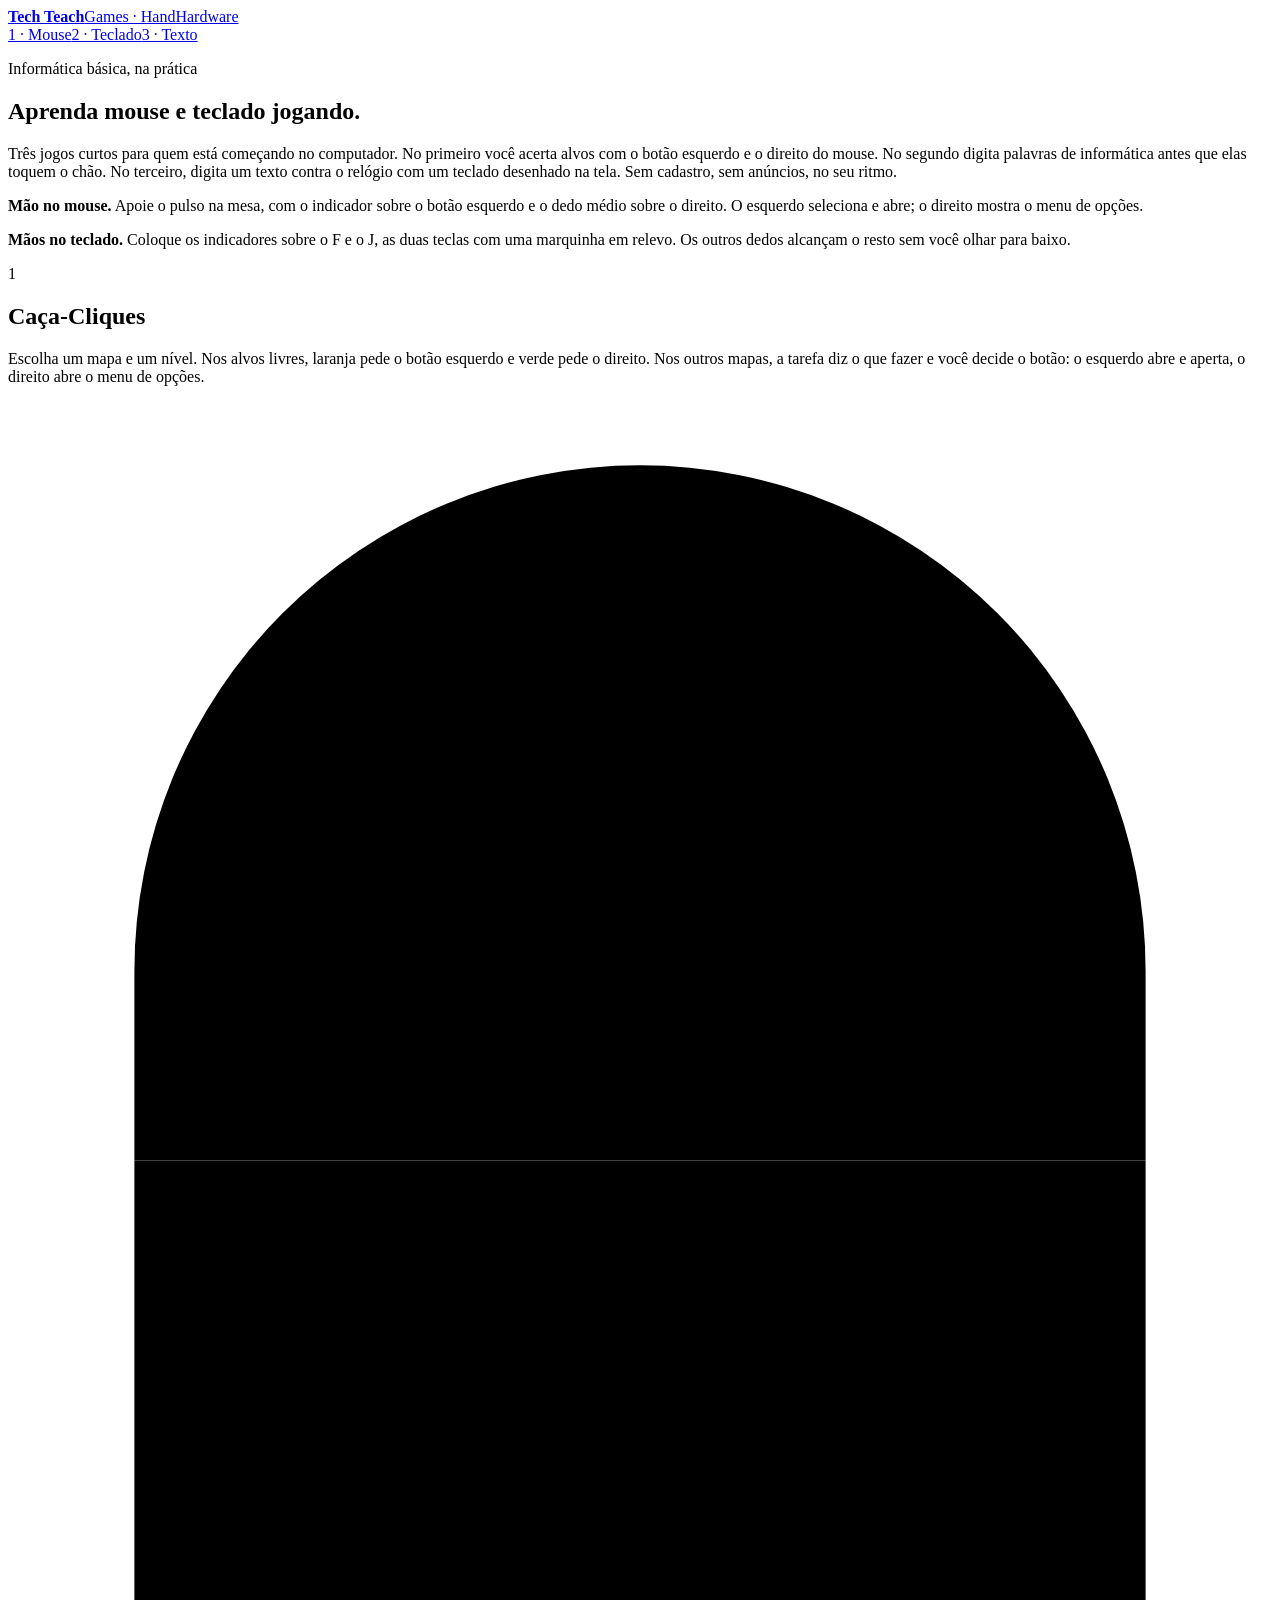
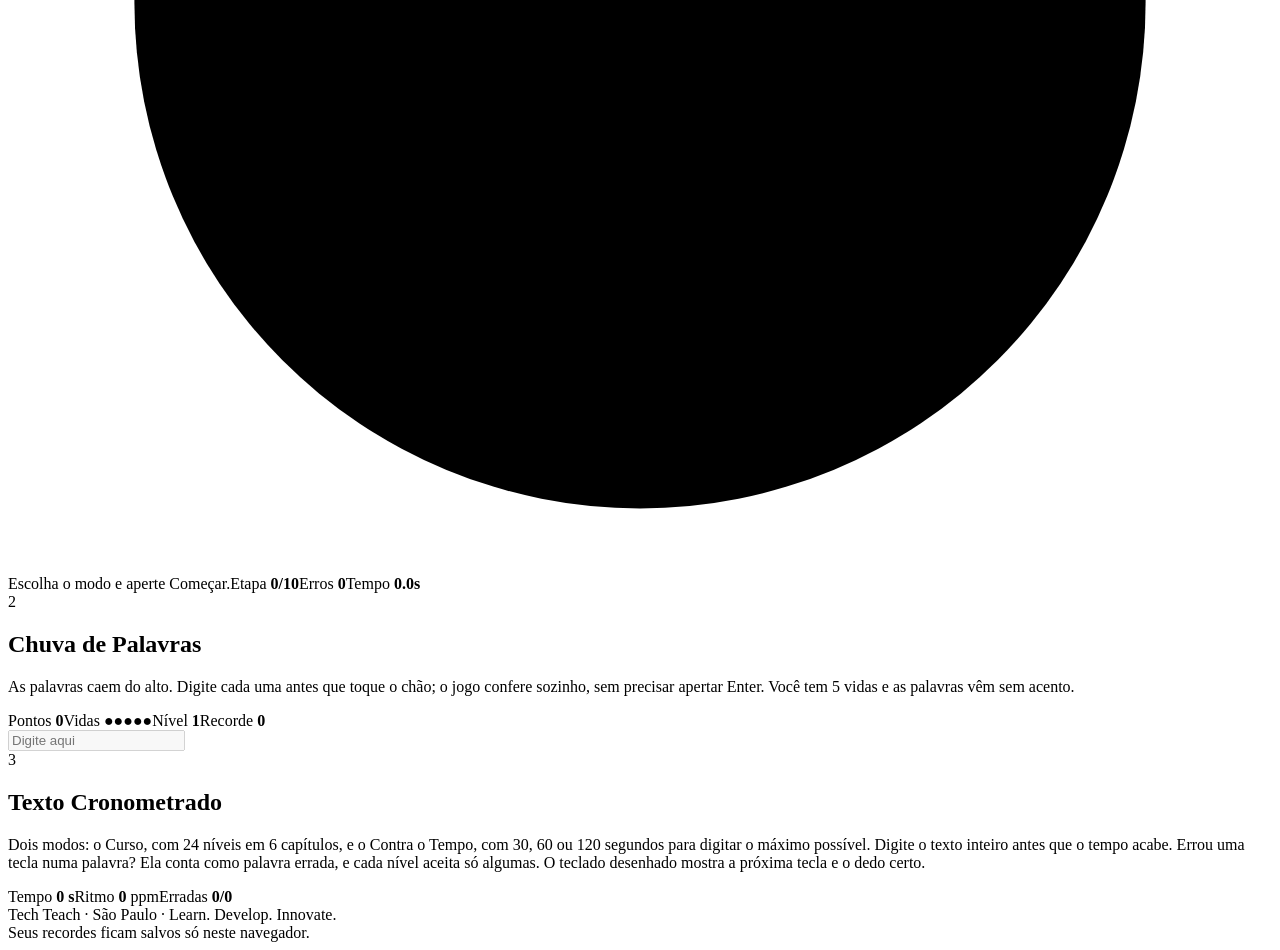
==== Digitação/index.html @ 293bf7af "Create index.html" ====
<!DOCTYPE html>
<html lang="pt-BR">
<head>
<meta charset="utf-8">
<meta name="viewport" content="width=device-width, initial-scale=1, viewport-fit=cover">
<title>Tech Teach - Games - HandHardware</title>
<link rel="stylesheet" href="https://fonts.googleapis.com/css2?family=Bricolage+Grotesque:wght@700;800&family=IBM+Plex+Mono:wght@500;700&display=swap">
<link rel="stylesheet" href="style.css">
</head>
<body>
<div class="w">
<header class="top" id="topo">
<a class="brand" href="#topo"><b>Tech Teach</b><span>Games · HandHardware</span></a>
<nav><a href="#mouse">1 · Mouse</a><a href="#teclado">2 · Teclado</a><a href="#digitar">3 · Texto</a></nav>
</header>
<main>
<section class="hero">
<p class="kick">Informática básica, na prática</p>
<h1>Aprenda mouse e teclado jogando.</h1>
<p>Três jogos curtos para quem está começando no computador. No primeiro você acerta alvos com o botão esquerdo e o direito do mouse. No segundo digita palavras de informática antes que elas toquem o chão. No terceiro, digita um texto contra o relógio com um teclado desenhado na tela. Sem cadastro, sem anúncios, no seu ritmo.</p>
<div class="tips">
<p><b>Mão no mouse.</b> Apoie o pulso na mesa, com o indicador sobre o botão esquerdo e o dedo médio sobre o direito. O esquerdo seleciona e abre; o direito mostra o menu de opções.</p>
<p><b>Mãos no teclado.</b> Coloque os indicadores sobre o F e o J, as duas teclas com uma marquinha em relevo. Os outros dedos alcançam o resto sem você olhar para baixo.</p>
</div>
</section>

<section class="game" id="mouse">
<div class="gh"><span class="num">1</span><div><h2>Caça-Cliques</h2><p>Escolha um mapa e um nível. Nos alvos livres, laranja pede o botão esquerdo e verde pede o direito. Nos outros mapas, a tarefa diz o que fazer e você decide o botão: o esquerdo abre e aperta, o direito abre o menu de opções.</p></div></div>
<div class="modes" id="mp" role="group" aria-label="Mapa"></div><div class="modes" id="lv" role="group" aria-label="Nível"></div>
<div class="bar hud"><svg class="mouse" id="mm" viewBox="0 0 40 56" aria-hidden="true"><path class="lb" d="M20 2A16 16 0 0 0 4 18v6h16z"/><path class="rb" d="M20 2a16 16 0 0 1 16 16v6H20z"/><path d="M4 24h32v14a16 16 0 0 1-32 0z"/></svg><span class="hint" id="mh" aria-live="polite">Escolha o modo e aperte Começar.</span><span>Etapa <b id="mn">0/10</b></span><span>Erros <b id="me">0</b></span><span>Tempo <b id="mt">0.0s</b></span></div>
<div class="stage dots" id="ms"><div class="ov" id="mo"></div></div>
<p class="note" id="touch" hidden>Você está num celular ou tablet: o clique direito só funciona com um mouse de verdade.</p>
</section>

<section class="game" id="teclado">
<div class="gh"><span class="num">2</span><div><h2>Chuva de Palavras</h2><p>As palavras caem do alto. Digite cada uma antes que toque o chão; o jogo confere sozinho, sem precisar apertar Enter. Você tem 5 vidas e as palavras vêm sem acento.</p></div></div>
<div class="bar hud"><span>Pontos <b id="tp">0</b></span><span>Vidas <b id="tl">●●●●●</b></span><span>Nível <b id="tn">1</b></span><span>Recorde <b id="tb">0</b></span></div>
<div class="stage floor" id="ts"><div class="ov" id="to"></div></div>
<input id="ti" type="text" autocomplete="off" autocapitalize="off" autocorrect="off" spellcheck="false" placeholder="Digite aqui" aria-label="Digite a palavra que está caindo" disabled>
</section>
<section class="game" id="digitar">
<div class="gh"><span class="num">3</span><div><h2>Texto Cronometrado</h2><p>Dois modos: o Curso, com 24 níveis em 6 capítulos, e o Contra o Tempo, com 30, 60 ou 120 segundos para digitar o máximo possível. Digite o texto inteiro antes que o tempo acabe. Errou uma tecla numa palavra? Ela conta como palavra errada, e cada nível aceita só algumas. O teclado desenhado mostra a próxima tecla e o dedo certo.</p></div></div>
<div class="modes" id="dl" role="group" aria-label="Nível do texto"></div>
<div class="bar hud"><span>Tempo <b id="dt">0 s</b></span><span>Ritmo <b id="dp">0</b> ppm</span><span>Erradas <b id="de">0/0</b></span><span class="hint" id="dh" aria-live="polite"></span></div>
<div class="tmb"><i id="dtb"></i></div>
<div class="stage txs" id="dst"><div class="txt" id="dtx"></div><div class="ov" id="do"></div></div>
<div class="kbd" id="kbd" aria-hidden="true"></div>
<p class="note" id="dnote" hidden>Este jogo precisa de um teclado de verdade; no celular, só com teclado físico.</p>
</section>
</main>
<footer>Tech Teach · São Paulo · Learn. Develop. Innovate.<br>Seus recordes ficam salvos só neste navegador.</footer>
</div>
<script src="script.js"></script>
</body>
</html>
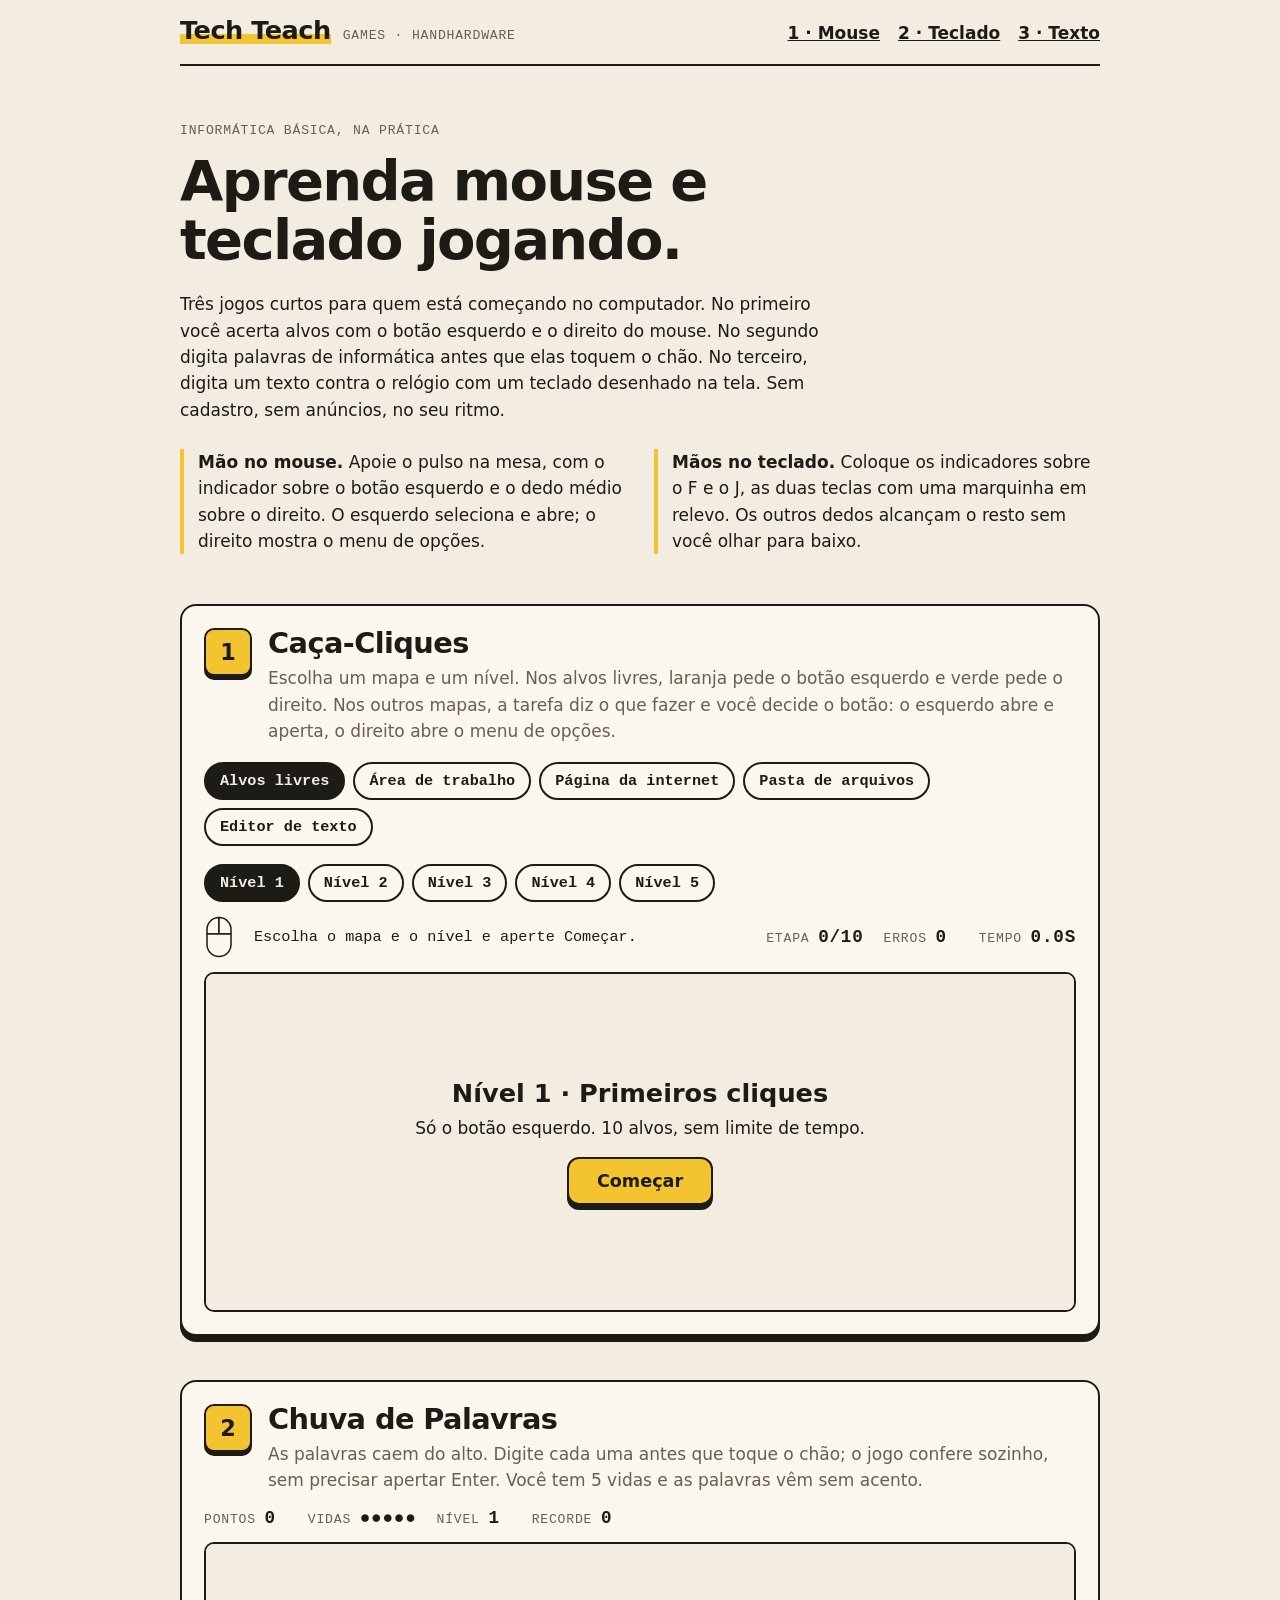
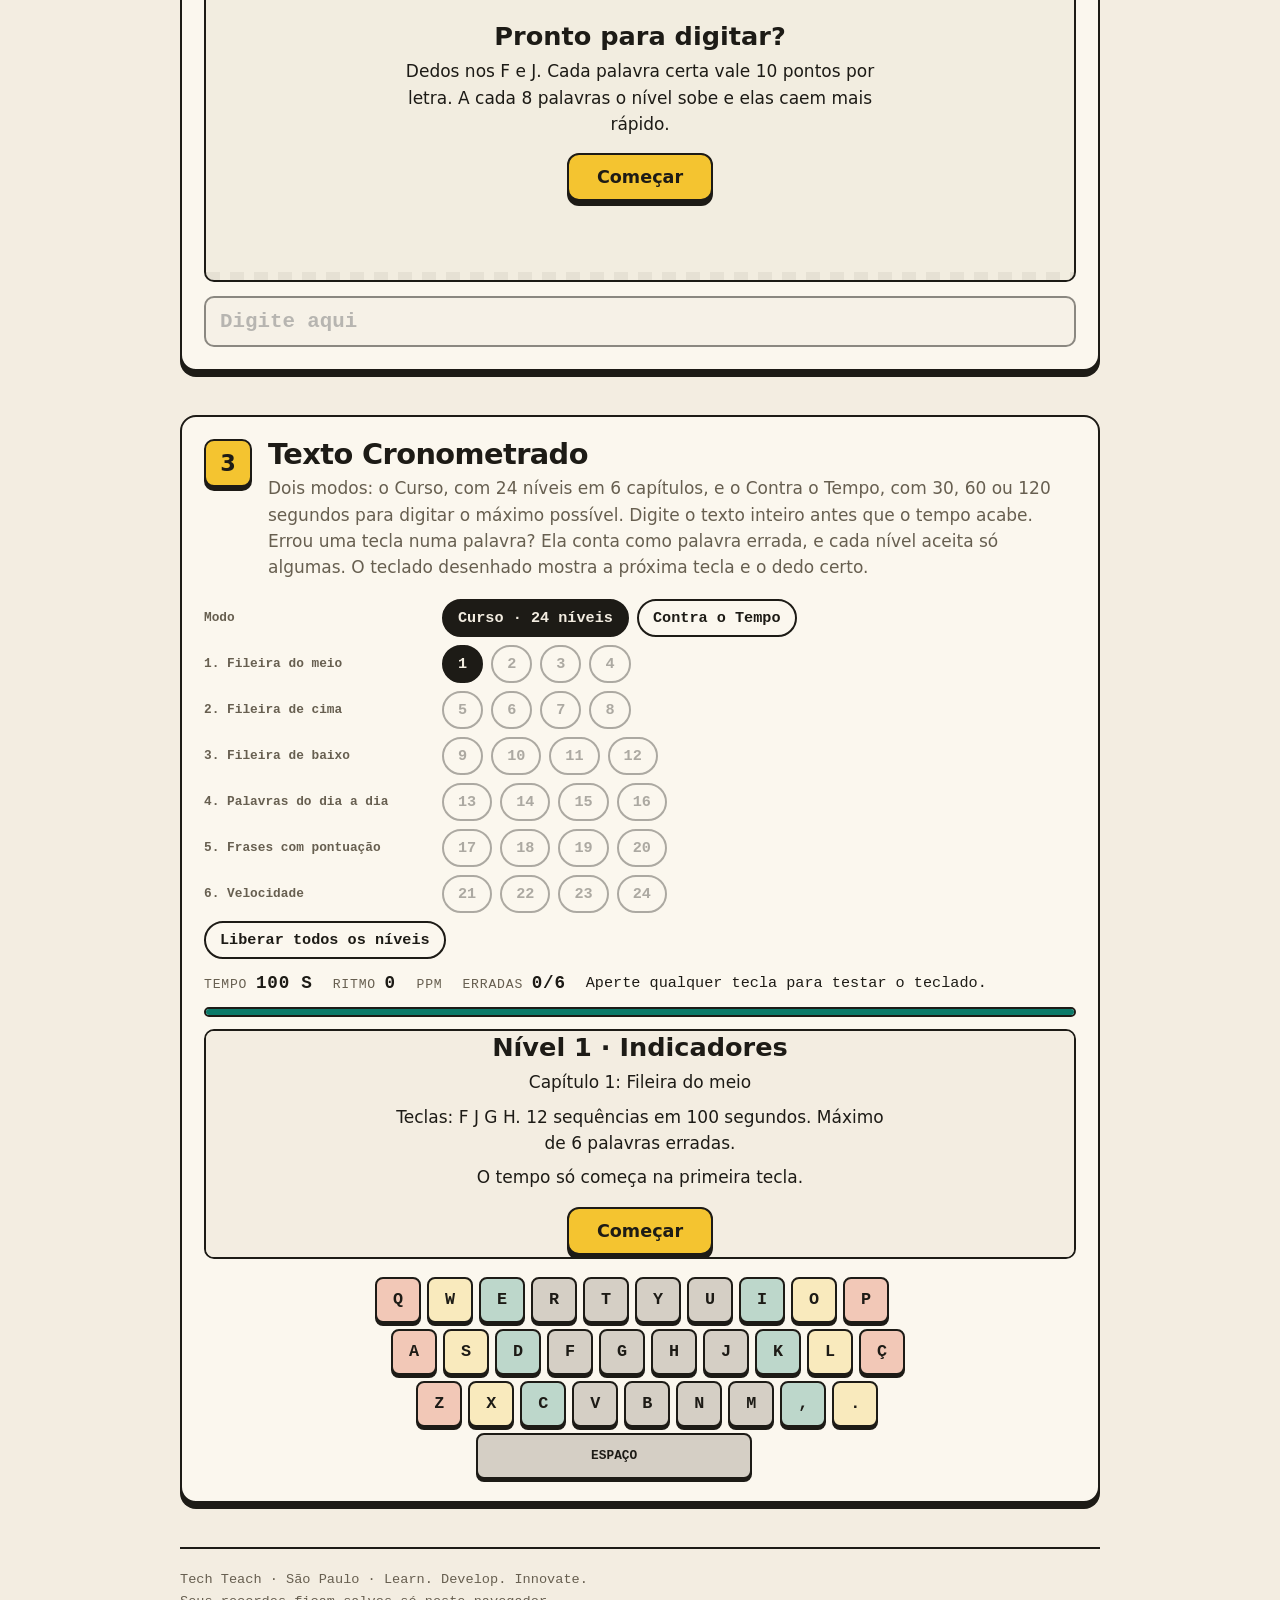
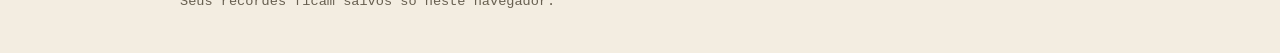
==== commit bf76da3b: "Update index.html" ====
--- a/Digitação/index.html
+++ b/Digitação/index.html
@@ -3,7 +3,7 @@
 <head>
 <meta charset="utf-8">
 <meta name="viewport" content="width=device-width, initial-scale=1, viewport-fit=cover">
-<title>Tech Teach - Games - HandHardware</title>
+<title>Tech Teach - Games - Handware</title>
 <link rel="stylesheet" href="https://fonts.googleapis.com/css2?family=Bricolage+Grotesque:wght@700;800&family=IBM+Plex+Mono:wght@500;700&display=swap">
 <link rel="stylesheet" href="style.css">
 </head>
--- a/Digitação/style.css
+++ b/Digitação/style.css
@@ -0,0 +1,92 @@
+:root{--paper:#F3EDE1;--card:#FBF7EE;--ink:#1D1B16;--mut:#675F50;--l:#D9431B;--r:#0B7A69;--hi:#F4C430;--on:#fff;--bd:#1D1B16;--hf:'Bricolage Grotesque','Trebuchet MS',system-ui,sans-serif;--mf:'IBM Plex Mono',ui-monospace,Menlo,Consolas,monospace;color-scheme:light;box-sizing:border-box;padding-top:env(safe-area-inset-top,0px);padding-bottom:env(safe-area-inset-bottom,0px)}
+@media(prefers-color-scheme:dark){:root:not([data-theme="light"]){--paper:#16140F;--card:#211E16;--ink:#F2EBDB;--mut:#A9A08C;--l:#FF6B3D;--r:#33BFA8;--on:#16140F;--bd:#F2EBDB;color-scheme:dark}}
+:root[data-theme="dark"]{--paper:#16140F;--card:#211E16;--ink:#F2EBDB;--mut:#A9A08C;--l:#FF6B3D;--r:#33BFA8;--on:#16140F;--bd:#F2EBDB;color-scheme:dark}
+html{scroll-padding-top:env(safe-area-inset-top,0px);scroll-behavior:smooth}
+*,::before,::after{box-sizing:inherit}
+[hidden]{display:none!important}
+body{margin:0;background:var(--paper);color:var(--ink);font:17px/1.55 system-ui,-apple-system,'Segoe UI',Roboto,sans-serif}
+.w{max-width:960px;margin:0 auto;padding:0 20px}
+.top{display:flex;justify-content:space-between;align-items:baseline;flex-wrap:wrap;gap:10px 20px;padding:18px 0;border-bottom:2px solid var(--bd)}
+.brand{display:flex;align-items:baseline;flex-wrap:wrap;gap:4px 12px;color:inherit;text-decoration:none}
+.brand b{font:800 1.6rem/1 var(--hf);letter-spacing:-.02em;background:linear-gradient(transparent 62%,var(--hi) 62%)}
+.brand span,.kick,.hud{font:500 .82rem var(--mf);text-transform:uppercase;letter-spacing:.06em;color:var(--mut)}
+nav{display:flex;gap:18px}nav a{color:var(--ink);font-weight:700}
+h1{font:800 clamp(2.1rem,6.5vw,3.5rem)/1.04 var(--hf);letter-spacing:-.03em;margin:.25em 0 .4em;max-width:16ch}
+h2{font:800 1.8rem/1.1 var(--hf);letter-spacing:-.02em;margin:0}
+h3{font:800 1.6rem/1.1 var(--hf);margin:0}
+.hero{padding:44px 0 6px}.hero>p{max-width:60ch}
+.tips{display:grid;grid-template-columns:repeat(auto-fit,minmax(260px,1fr));gap:18px 28px;margin-top:26px}
+.tips p{margin:0;border-left:4px solid var(--hi);padding-left:14px}
+.game{margin:44px 0;padding:22px;border:2px solid var(--bd);border-radius:16px;background:var(--card);box-shadow:0 6px 0 var(--bd)}
+.gh{display:flex;gap:16px;align-items:flex-start}.gh p{margin:.3em 0 0;color:var(--mut)}
+.num{flex:none;width:48px;height:48px;display:grid;place-items:center;border:2px solid var(--bd);border-radius:10px;background:var(--hi);color:#1D1B16;font:800 1.4rem var(--hf);box-shadow:0 4px 0 var(--bd)}
+.modes{display:flex;flex-wrap:wrap;gap:8px;margin:18px 0 0}
+.modes button{font:700 .95rem var(--mf);padding:8px 14px;border:2px solid var(--bd);border-radius:99px;background:transparent;color:var(--ink);cursor:pointer}
+.modes button.on{background:var(--ink);color:var(--paper)}
+.bar{display:flex;flex-wrap:wrap;align-items:center;gap:8px 20px;margin:14px 0}
+.hud b{display:inline-block;min-width:2.2ch;color:var(--ink);font-size:1.1rem}
+.hint{flex:1 1 220px;text-transform:none;letter-spacing:0;font:500 .95rem var(--mf);color:var(--ink)}
+.mouse{width:30px;height:42px;flex:none}.mouse path{fill:var(--card);stroke:var(--bd);stroke-width:2;stroke-linejoin:round}
+.mouse.L .lb{fill:var(--l)}.mouse.R .rb{fill:var(--r)}
+.stage{position:relative;height:340px;overflow:hidden;border:2px solid var(--bd);border-radius:10px;background:var(--paper);user-select:none;-webkit-user-select:none;touch-action:manipulation}
+.dots{background-image:radial-gradient(circle,rgba(130,120,100,.4) 1px,transparent 1.6px);background-size:24px 24px}
+.ov{position:absolute;inset:0;z-index:5;display:grid;align-content:center;justify-items:center;gap:8px;padding:16px;text-align:center;background:color-mix(in srgb,var(--paper) 94%,transparent)}
+.ov p{margin:0;max-width:46ch}.best{font:700 .95rem var(--mf);color:var(--r)}
+.go{margin-top:8px;font:800 1.1rem var(--hf);padding:12px 28px;border:2px solid var(--bd);border-radius:12px;background:var(--hi);color:#1D1B16;box-shadow:0 5px 0 var(--bd);cursor:pointer}
+.go:active{transform:translateY(4px);box-shadow:0 1px 0 var(--bd)}
+.tg{position:absolute;width:84px;height:84px;border:3px solid var(--bd);border-radius:50%;color:var(--on);font:800 1rem var(--mf);cursor:pointer;box-shadow:0 4px 0 var(--bd)}
+.tg.L{background:var(--l)}.tg.R{background:var(--r)}.tg.bad{animation:sh .3s}
+.burst{position:absolute;width:84px;height:84px;border:4px solid;border-radius:50%;pointer-events:none;animation:bu .4s forwards}
+.burst.L{color:var(--l)}.burst.R{color:var(--r)}
+@keyframes sh{25%{transform:translateX(-9px)}75%{transform:translateX(9px)}}
+@keyframes bu{to{transform:scale(1.7);opacity:0}}
+.wd{position:absolute;top:6px;padding:2px 10px;border:2px solid var(--bd);border-radius:8px;background:var(--card);font:700 1.15rem var(--mf);white-space:nowrap}
+.wd u{text-decoration:none;background:var(--hi);color:#1D1B16}.wd.zap{border-color:var(--r);animation:bu .3s forwards}
+.floor::after{content:"";position:absolute;left:0;right:0;bottom:0;height:8px;background:repeating-linear-gradient(90deg,var(--bd) 0 14px,transparent 14px 24px)}
+#ti{width:100%;margin-top:14px;padding:12px 14px;border:2px solid var(--bd);border-radius:10px;background:var(--paper);color:var(--ink);font:700 1.3rem var(--mf)}
+#ti.err{border-color:var(--l);background:color-mix(in srgb,var(--l) 16%,var(--paper))}#ti:disabled{opacity:.5}
+.note{margin:10px 0 0;font-size:.9rem;color:var(--mut)}
+footer{padding:20px 0 40px;border-top:2px solid var(--bd);font:500 .85rem/1.6 var(--mf);color:var(--mut)}
+a:focus-visible,button:focus-visible,input:focus-visible{outline:3px solid var(--r);outline-offset:3px}
+.mw{position:absolute;inset:0}
+.win{position:absolute;left:40%;top:4%;width:57%;height:60%;border:2px solid var(--bd);border-radius:8px;background:var(--card)}
+.win b{position:absolute;left:10px;top:4px;font:700 .8rem var(--mf);color:var(--mut)}
+.tbar{position:absolute;left:0;right:0;bottom:0;height:15%;border-top:2px solid var(--bd);background:var(--card)}
+.it{position:absolute;display:grid;justify-items:center;gap:4px;padding:6px 8px;border:2px solid transparent;border-radius:8px;background:none;color:var(--ink);font:600 .8rem var(--mf);cursor:pointer}
+.it:hover{border-color:var(--bd)}.it.bad{animation:sh .3s}
+.it::before{content:"";border:2px solid var(--bd);background:var(--card)}
+.kp::before{width:46px;height:32px;border-radius:3px 9px 3px 3px;background:var(--hi)}
+.ka::before{width:32px;height:40px;border-radius:3px}
+.kg::before{width:40px;height:40px;border-radius:50%;background:var(--ink)}
+.kl::before{width:34px;height:40px;border-radius:2px 2px 9px 9px;border-style:dashed}
+.ki::before{width:78px;height:46px;border-radius:4px;background:var(--mut)}
+.kx::before,.kb::before,.kt::before,.kv::before{display:none}
+.kx,.kb{border-color:var(--bd);background:var(--card);font-size:.9rem}
+.kt{text-decoration:underline}
+.kv{width:42%;border:2px dashed var(--mut);color:var(--mut)}
+.ur{position:absolute;padding:2px 10px;border:2px solid var(--bd);border-radius:99px;background:var(--paper);font:500 .75rem var(--mf);color:var(--mut)}
+.kf{border:2px solid var(--bd);background:var(--card);color:var(--mut);justify-items:start}
+.ks{background:var(--hi);color:#1D1B16;border-radius:2px}
+.ke{text-decoration:underline wavy var(--l);text-underline-offset:4px}
+.kf::before,.ks::before,.ke::before{display:none}
+.tmb{height:10px;margin-bottom:12px;border:2px solid var(--bd);border-radius:99px;overflow:hidden;background:var(--paper)}
+.tmb i{display:block;width:100%;height:100%;background:var(--r)}
+.txs{height:auto;min-height:230px;padding:16px;background:var(--card)}
+.txt{font:500 clamp(1.1rem,3.2vw,1.55rem)/2.1 var(--mf);color:var(--mut)}
+.txt .dn{color:var(--r)}.txt .cur{background:var(--hi);color:#1D1B16;border-radius:3px}
+.txt .er{text-decoration:underline wavy var(--l);text-underline-offset:6px}
+.kbd{--u:clamp(28px,7.6vw,46px);display:grid;gap:6px;width:max-content;max-width:100%;margin:18px auto 0}
+.kr{display:flex;gap:6px}.r1{margin-left:calc(var(--u)*.35)}.r2{margin-left:calc(var(--u)*.9)}
+.k{width:var(--u);height:var(--u);display:grid;place-items:center;border:2px solid var(--bd);border-radius:8px;background:color-mix(in srgb,var(--c) 26%,var(--card));color:var(--ink);font:700 clamp(.8rem,2.4vw,1.05rem) var(--mf);text-transform:uppercase;box-shadow:0 3px 0 var(--bd)}
+.f0{--c:var(--l)}.f1{--c:var(--hi)}.f2{--c:var(--r)}.f3,.f4{--c:var(--mut)}
+.k.sp{width:calc(var(--u)*6);margin-left:calc(var(--u)*2.2);font-size:.8rem}
+.k.nx{background:var(--ink);color:var(--paper);border-color:var(--c);outline:3px solid var(--c);outline-offset:2px}
+.k.pr{transform:translateY(3px);box-shadow:none}.k.ok{background:var(--r);color:var(--on)}.k.bad{background:var(--l);color:var(--on)}
+.txt.ct{position:relative;height:calc(2.1em*4);overflow:hidden;scroll-behavior:smooth}
+.dg{display:grid;gap:8px}.ch{display:flex;flex-wrap:wrap;align-items:center;gap:8px}
+.ch b{flex:0 0 230px;font:700 .8rem var(--mf);color:var(--mut)}
+.modes button:disabled{opacity:.35;cursor:not-allowed}
+
+@media(max-width:560px){.ch b{flex-basis:100%}}
+@media(max-width:560px){.stage{height:300px}.game{padding:14px}}
+@media(prefers-reduced-motion:reduce){*{animation:none!important;scroll-behavior:auto!important}}
